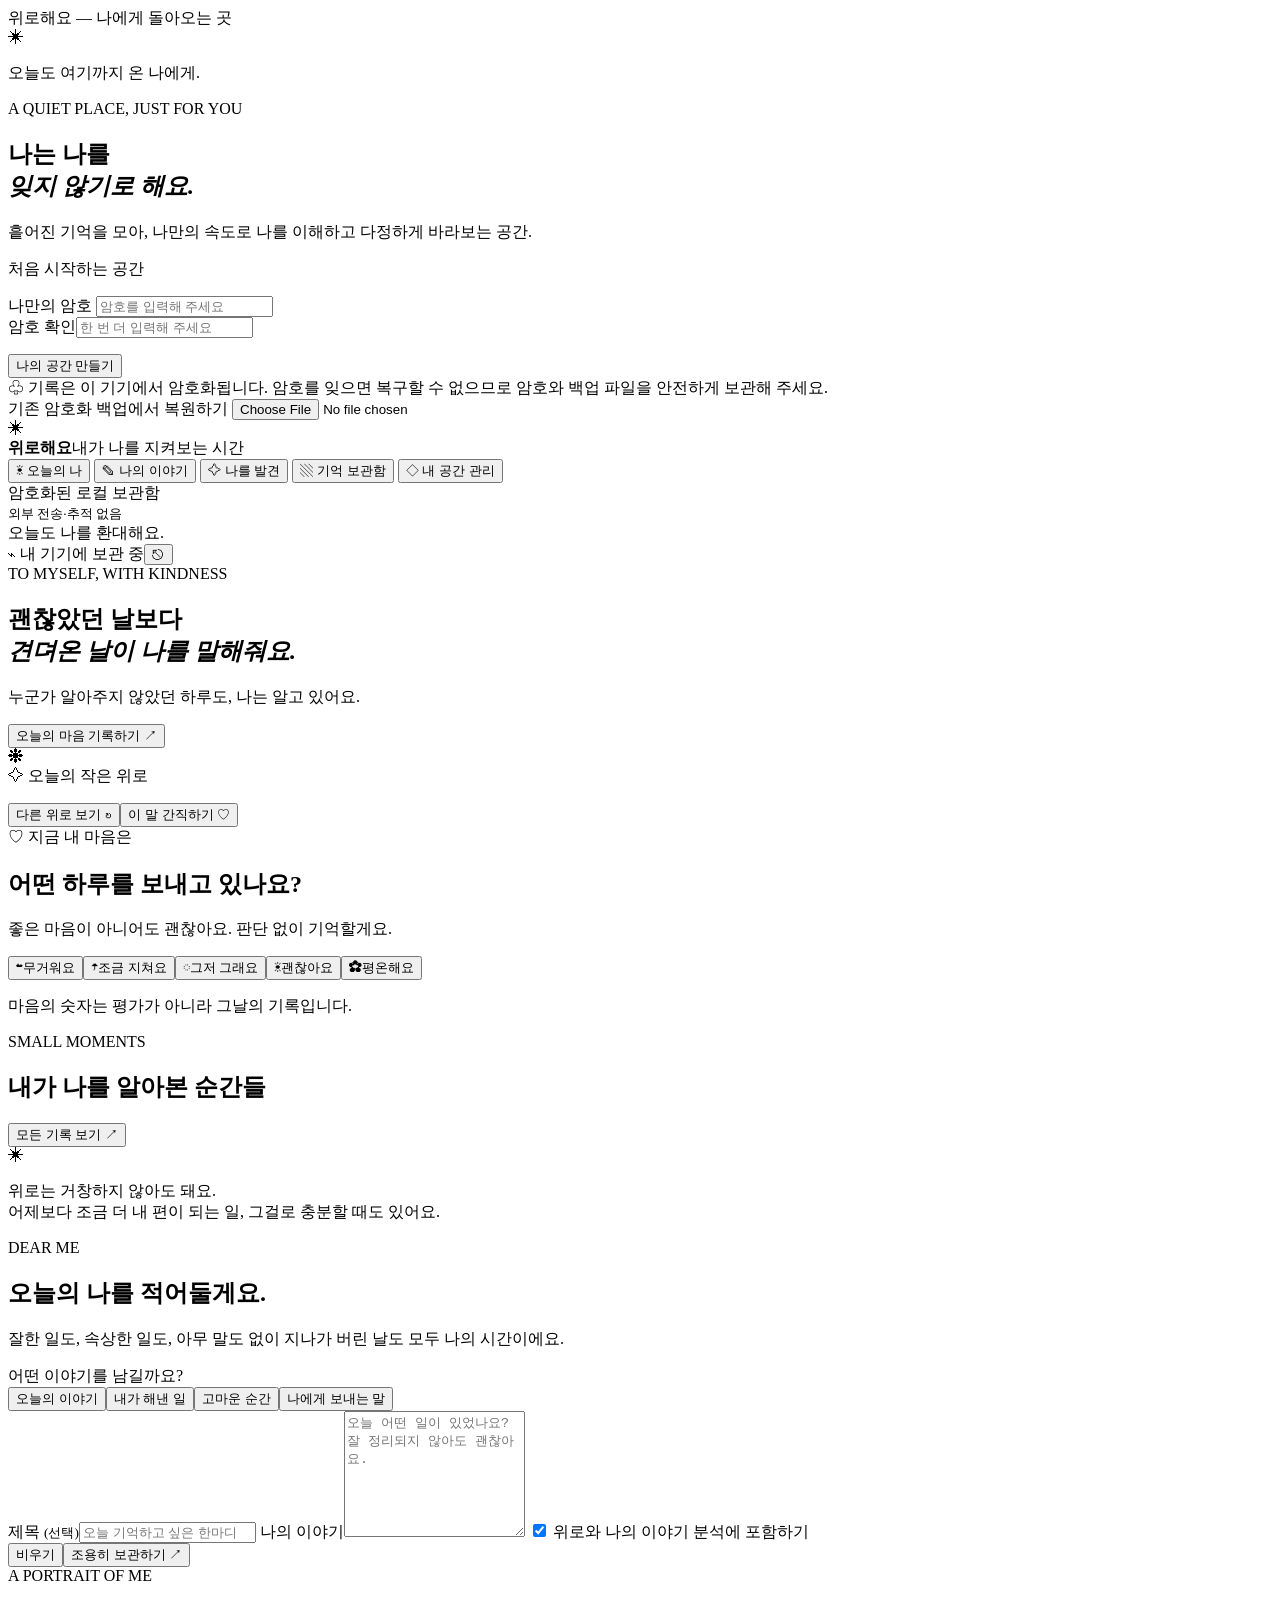
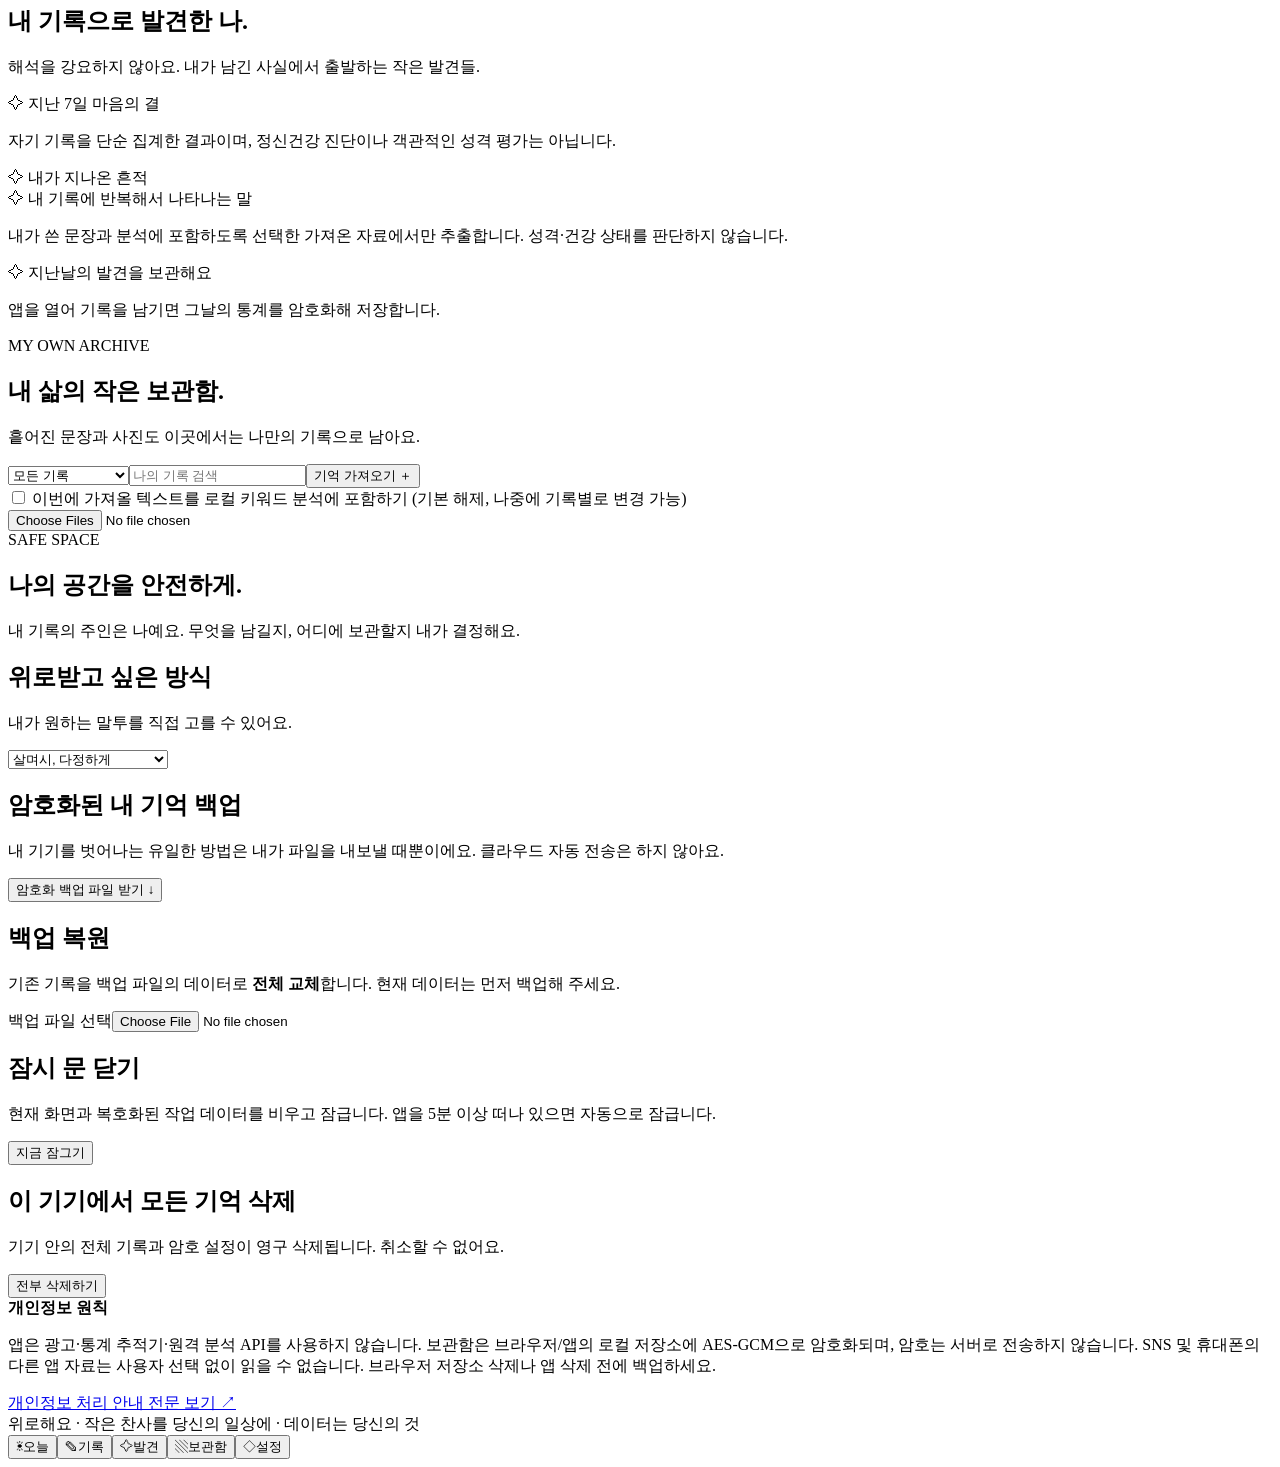
==== index.html @ bdece70c "feat: add index.html" ====
<!doctype html>
<html lang="ko">
<head>
  <meta charset="utf-8" />
  <meta name="viewport" content="width=device-width,initial-scale=1,viewport-fit=cover" />
  <meta name="theme-color" content="#f8f4ed" />
  <meta name="description" content="기억을 보관하고, 견뎌온 하루를 발견해 조용히 위로하는 나만의 암호화된 공간." />
  <meta http-equiv="Content-Security-Policy" content="default-src 'self'; script-src 'self'; style-src 'self'; img-src 'self' data: blob:; connect-src 'self'; object-src 'none'; frame-src 'none'; base-uri 'self'; form-action 'none'" />
  <link rel="manifest" href="./manifest.webmanifest" />
  <link rel="icon" href="./icon.svg" type="image/svg+xml" />
  <link rel="stylesheet" href="./styles.css" />
  <title>위로해요 — 나의 삶을 조용히 안아주는 공간</title>
</head>
<body>
  <div id="splash" class="splash">위로해요 <span>— 나에게 돌아오는 곳</span></div>
  <section id="gate" class="gate hidden" aria-label="나만의 보관함 열기">
    <div class="gate-art"><div class="halo"><span>✳</span></div><p>오늘도 여기까지 온 나에게.</p></div>
    <div class="gate-panel">
      <span class="eyebrow">A QUIET PLACE, JUST FOR YOU</span>
      <h1>나는 나를<br /><em>잊지 않기로 해요.</em></h1>
      <p class="muted">흩어진 기억을 모아, 나만의 속도로 나를 이해하고 다정하게 바라보는 공간.</p>
      <p id="gate-mode" class="tiny-pill">처음 시작하는 공간</p>
      <form id="gate-form">
        <label for="passphrase">나만의 암호</label>
        <input id="passphrase" type="password" autocomplete="new-password" placeholder="암호를 입력해 주세요" minlength="10" required />
        <div id="confirm-row"><label for="passphrase-confirm">암호 확인</label><input id="passphrase-confirm" type="password" autocomplete="new-password" placeholder="한 번 더 입력해 주세요" minlength="10" /></div>
        <p id="gate-error" class="error" role="alert"></p>
        <button id="gate-submit" class="primary big" type="submit">나의 공간 열기</button>
      </form>
      <div class="gate-note"><span>♧</span> 기록은 이 기기에서 암호화됩니다. 암호를 잊으면 복구할 수 없으므로 암호와 백업 파일을 안전하게 보관해 주세요.</div>
      <label class="linklike" for="gate-backup-input">기존 암호화 백업에서 복원하기</label>
      <input id="gate-backup-input" class="visually-hidden" type="file" accept=".json,application/json" />
    </div>
  </section>

  <div id="app" class="app hidden">
    <aside class="sidebar">
      <div class="brand"><div class="brand-mark">✳</div><div><strong>위로해요</strong><span>내가 나를 지켜보는 시간</span></div></div>
      <nav aria-label="메뉴" class="nav">
        <button class="nav-item active" data-view="home" type="button"><span>☀</span> 오늘의 나</button>
        <button class="nav-item" data-view="write" type="button"><span>✎</span> 나의 이야기</button>
        <button class="nav-item" data-view="insight" type="button"><span>✧</span> 나를 발견</button>
        <button class="nav-item" data-view="memories" type="button"><span>▧</span> 기억 보관함</button>
        <button class="nav-item" data-view="settings" type="button"><span>◇</span> 내 공간 관리</button>
      </nav>
      <div class="aside-foot"><div class="safety-dot"></div><span>암호화된 로컬 보관함<br /><small>외부 전송·추적 없음</small></span></div>
    </aside>
    <div class="main-shell">
      <header class="topbar"><div><span class="eyebrow" id="today-date"></span><span class="topbar-title">오늘도 나를 환대해요.</span></div><div class="top-actions"><span class="status-chip">⌁ 내 기기에 보관 중</span><button class="icon-btn" id="lock-btn" type="button" title="잠그기" aria-label="잠그기">⎋</button></div></header>
      <main id="main-content">
        <section class="view" id="view-home">
          <div class="hero">
            <div class="hero-sun"></div>
            <div class="hero-copy"><span class="eyebrow light">TO MYSELF, WITH KINDNESS</span><h1>괜찮았던 날보다<br /><em>견뎌온 날이 나를 말해줘요.</em></h1><p>누군가 알아주지 않았던 하루도, 나는 알고 있어요.</p><button id="hero-record" class="hero-button" type="button">오늘의 마음 기록하기 <span>↗</span></button></div>
            <div class="hero-decor" aria-hidden="true">❋</div>
          </div>
          <div class="home-grid">
            <article class="paper-card comfort-card"><div class="section-kicker">✧ 오늘의 작은 위로</div><blockquote id="comfort-quote">당신은 당신의 편이어도 괜찮아요.</blockquote><p id="comfort-evidence" class="muted">조금씩 나의 이야기를 모아갈게요.</p><div class="button-row"><button class="soft-btn" id="new-comfort" type="button">다른 위로 보기 ↻</button><button class="soft-btn" id="save-comfort" type="button">이 말 간직하기 ♡</button></div></article>
            <article class="paper-card mood-card"><div class="section-kicker">♡ 지금 내 마음은</div><h2>어떤 하루를 보내고 있나요?</h2><p class="muted">좋은 마음이 아니어도 괜찮아요. 판단 없이 기억할게요.</p><div id="mood-choices" class="mood-choices" role="group" aria-label="오늘의 마음 온도"><button type="button" data-mood="1"><span>☁</span>무거워요</button><button type="button" data-mood="2"><span>☂</span>조금 지쳐요</button><button type="button" data-mood="3"><span>◌</span>그저 그래요</button><button type="button" data-mood="4"><span>☀</span>괜찮아요</button><button type="button" data-mood="5"><span>✿</span>평온해요</button></div><p class="micro">마음의 숫자는 평가가 아니라 그날의 기록입니다.</p></article>
          </div>
          <div class="section-head"><div><span class="eyebrow">SMALL MOMENTS</span><h2>내가 나를 알아본 순간들</h2></div><button class="text-btn" type="button" data-go="memories">모든 기록 보기 ↗</button></div>
          <div id="home-recent" class="recent-list"></div>
          <div class="quiet-note"><span>✳</span><p>위로는 거창하지 않아도 돼요.<br />어제보다 조금 더 내 편이 되는 일, 그걸로 충분할 때도 있어요.</p></div>
        </section>

        <section class="view hidden" id="view-write">
          <div class="page-heading"><span class="eyebrow">DEAR ME</span><h1>오늘의 나를 적어둘게요.</h1><p>잘한 일도, 속상한 일도, 아무 말도 없이 지나가 버린 날도 모두 나의 시간이에요.</p></div>
          <div class="paper-card form-card">
            <form id="record-form">
              <label for="record-type">어떤 이야기를 남길까요?</label>
              <div id="record-types" class="type-tabs"><button type="button" data-type="moment" class="active">오늘의 이야기</button><button type="button" data-type="achievement">내가 해낸 일</button><button type="button" data-type="gratitude">고마운 순간</button><button type="button" data-type="letter">나에게 보내는 말</button></div>
              <label for="record-title">제목 <small>(선택)</small></label><input id="record-title" type="text" maxlength="100" placeholder="오늘 기억하고 싶은 한마디" />
              <label for="record-body">나의 이야기</label><textarea id="record-body" required maxlength="20000" rows="8" placeholder="오늘 어떤 일이 있었나요? 잘 정리되지 않아도 괜찮아요."></textarea>
              <label class="checkbox-line"><input id="record-include" type="checkbox" checked /> 위로와 나의 이야기 분석에 포함하기</label>
              <div class="form-actions"><button type="reset" class="soft-btn" id="form-reset">비우기</button><button class="primary" type="submit">조용히 보관하기 ↗</button></div>
            </form>
          </div>
        </section>

        <section class="view hidden" id="view-insight">
          <div class="page-heading"><span class="eyebrow">A PORTRAIT OF ME</span><h1>내 기록으로 발견한 나.</h1><p>해석을 강요하지 않아요. 내가 남긴 사실에서 출발하는 작은 발견들.</p></div>
          <div id="stat-cards" class="stat-grid"></div>
          <div class="paper-card insight-panel"><div class="section-kicker">✧ 지난 7일 마음의 결</div><div id="mood-chart" class="mood-chart"></div><p class="micro">자기 기록을 단순 집계한 결과이며, 정신건강 진단이나 객관적인 성격 평가는 아닙니다.</p></div>
          <div class="paper-card insight-panel"><div class="section-kicker">✧ 내가 지나온 흔적</div><div id="evidence-list" class="evidence-list"></div></div>
          <div class="paper-card insight-panel"><div class="section-kicker">✧ 내 기록에 반복해서 나타나는 말</div><p class="micro">내가 쓴 문장과 분석에 포함하도록 선택한 가져온 자료에서만 추출합니다. 성격·건강 상태를 판단하지 않습니다.</p><div id="theme-list" class="theme-list"></div></div>
          <div class="paper-card insight-panel"><div class="section-kicker">✧ 지난날의 발견을 보관해요</div><div id="insight-history"></div><p class="micro">앱을 열어 기록을 남기면 그날의 통계를 암호화해 저장합니다.</p></div>
        </section>

        <section class="view hidden" id="view-memories">
          <div class="page-heading"><span class="eyebrow">MY OWN ARCHIVE</span><h1>내 삶의 작은 보관함.</h1><p>흩어진 문장과 사진도 이곳에서는 나만의 기록으로 남아요.</p></div>
          <div class="toolbar"><select id="memory-filter" aria-label="기록 종류"><option value="all">모든 기록</option><option value="moment">오늘의 이야기</option><option value="achievement">내가 해낸 일</option><option value="gratitude">고마운 순간</option><option value="letter">나에게 보내는 말</option><option value="import">가져온 기억</option><option value="comfort">간직한 위로</option></select><input type="search" id="memory-search" placeholder="나의 기록 검색" aria-label="나의 기록 검색"/><button id="import-open" class="primary" type="button">기억 가져오기 ＋</button></div>
          <label class="checkbox-line import-consent"><input id="import-analyze" type="checkbox" /> 이번에 가져올 텍스트를 로컬 키워드 분석에 포함하기 (기본 해제, 나중에 기록별로 변경 가능)</label>
          <div id="memory-items" class="memory-items"></div>
          <input id="import-file" class="visually-hidden" type="file" accept=".txt,.md,.json,.csv,.jpg,.jpeg,.png,.webp,text/plain,application/json,text/csv,image/*" multiple />
        </section>

        <section class="view hidden" id="view-settings">
          <div class="page-heading"><span class="eyebrow">SAFE SPACE</span><h1>나의 공간을 안전하게.</h1><p>내 기록의 주인은 나예요. 무엇을 남길지, 어디에 보관할지 내가 결정해요.</p></div>
          <div class="settings-stack">
            <article class="paper-card setting-row"><div><h2>위로받고 싶은 방식</h2><p>내가 원하는 말투를 직접 고를 수 있어요.</p></div><select id="tone-select" aria-label="위로 방식"><option value="gentle">살며시, 다정하게</option><option value="recognition">내 노력을 인정해 줘요</option><option value="admire">나를 추앙하듯 찬사해요</option></select></article>
            <article class="paper-card setting-row"><div><h2>암호화된 내 기억 백업</h2><p>내 기기를 벗어나는 유일한 방법은 내가 파일을 내보낼 때뿐이에요. 클라우드 자동 전송은 하지 않아요.</p></div><button id="export-backup" class="primary" type="button">암호화 백업 파일 받기 ↓</button></article>
            <article class="paper-card setting-row"><div><h2>백업 복원</h2><p>기존 기록을 백업 파일의 데이터로 <strong>전체 교체</strong>합니다. 현재 데이터는 먼저 백업해 주세요.</p></div><label class="outline-btn" for="settings-backup-input">백업 파일 선택</label><input id="settings-backup-input" class="visually-hidden" type="file" accept=".json,application/json" /></article>
            <article class="paper-card setting-row"><div><h2>잠시 문 닫기</h2><p>현재 화면과 복호화된 작업 데이터를 비우고 잠급니다. 앱을 5분 이상 떠나 있으면 자동으로 잠급니다.</p></div><button id="settings-lock" class="outline-btn" type="button">지금 잠그기</button></article>
            <article class="paper-card setting-row danger-row"><div><h2>이 기기에서 모든 기억 삭제</h2><p>기기 안의 전체 기록과 암호 설정이 영구 삭제됩니다. 취소할 수 없어요.</p></div><button id="delete-everything" class="danger-btn" type="button">전부 삭제하기</button></article>
            <div class="privacy-note"><strong>개인정보 원칙</strong><p>앱은 광고·통계 추적기·원격 분석 API를 사용하지 않습니다. 보관함은 브라우저/앱의 로컬 저장소에 AES-GCM으로 암호화되며, 암호는 서버로 전송하지 않습니다. SNS 및 휴대폰의 다른 앱 자료는 사용자 선택 없이 읽을 수 없습니다. 브라우저 저장소 삭제나 앱 삭제 전에 백업하세요.</p><a class="privacy-link" href="./privacy.html">개인정보 처리 안내 전문 보기 ↗</a></div>
          </div>
        </section>
      </main>
      <footer>위로해요 · 작은 찬사를 당신의 일상에 · 데이터는 당신의 것</footer>
    </div>
    <nav class="bottom-nav" aria-label="모바일 메뉴"><button type="button" data-view="home" class="active"><span>☀</span>오늘</button><button type="button" data-view="write"><span>✎</span>기록</button><button type="button" data-view="insight"><span>✧</span>발견</button><button type="button" data-view="memories"><span>▧</span>보관함</button><button type="button" data-view="settings"><span>◇</span>설정</button></nav>
  </div>
  <div id="toast" class="toast" role="status" aria-live="polite"></div>
  <dialog id="dialog"><h2 id="dialog-title"></h2><p id="dialog-message"></p><div class="dialog-actions"><button id="dialog-cancel" type="button" class="soft-btn">취소</button><button id="dialog-ok" type="button" class="primary">확인</button></div></dialog>
  <dialog id="restore-dialog"><h2>백업 암호 확인</h2><p>이 백업을 생성했을 때 사용한 암호를 입력해 주세요. 암호가 일치하는 경우에만 복원을 진행합니다.</p><input type="password" id="restore-pass" autocomplete="off" placeholder="백업 암호" style="width:100%;padding:12px;border:1px solid #dde7dd;border-radius:10px" /><div class="dialog-actions"><button id="restore-cancel" class="soft-btn" type="button">취소</button><button id="restore-submit" class="primary" type="button">확인</button></div></dialog>
  <script src="./app.js" defer></script>
</body>
</html>
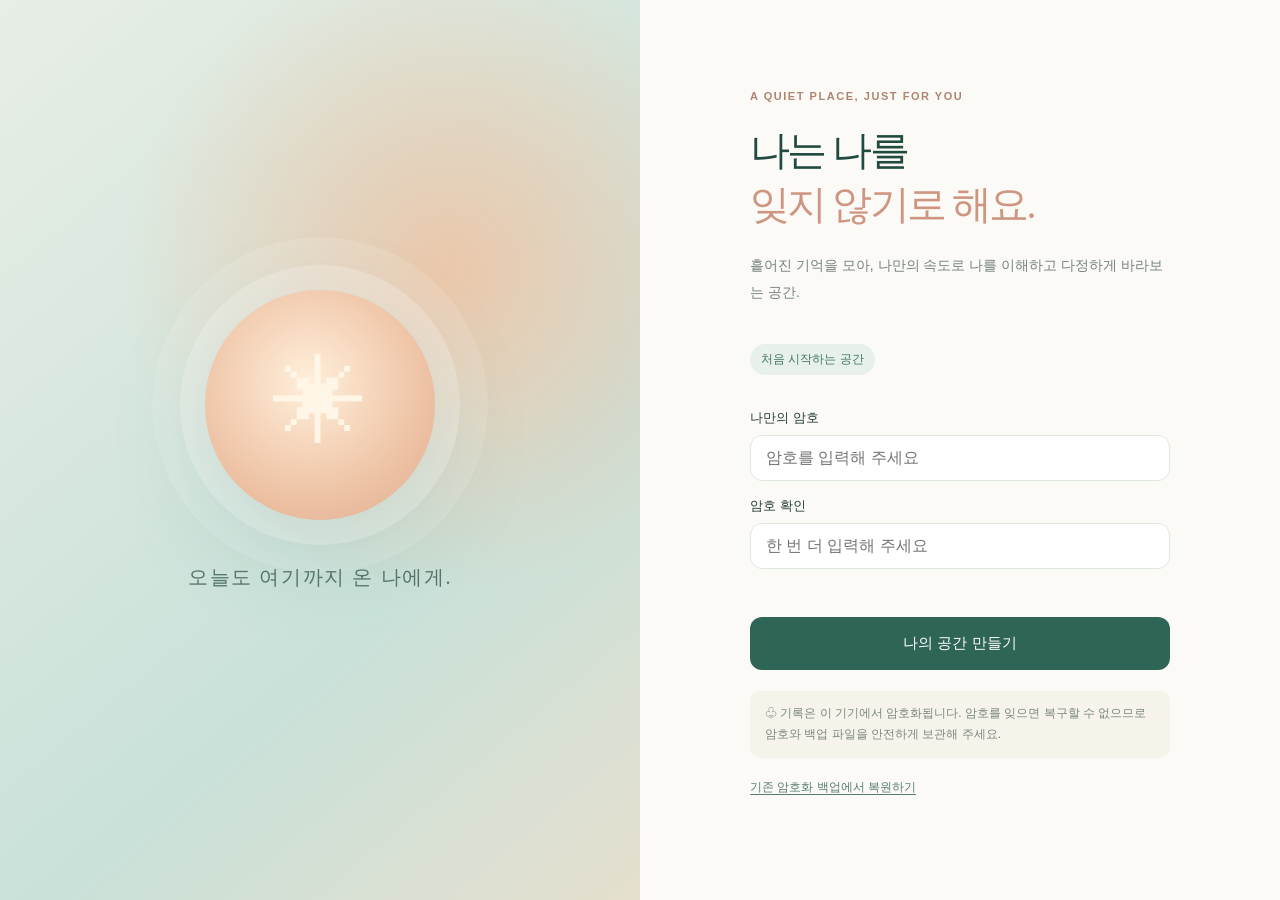
==== commit 6d3551fe: "feat: connect optional shared account and encrypted Firestore backups" ====
--- a/index.html
+++ b/index.html
@@ -43,7 +43,7 @@
         <button class="nav-item" data-view="memories" type="button"><span>▧</span> 기억 보관함</button>
         <button class="nav-item" data-view="settings" type="button"><span>◇</span> 내 공간 관리</button>
       </nav>
-      <div class="aside-foot"><div class="safety-dot"></div><span>암호화된 로컬 보관함<br /><small>외부 전송·추적 없음</small></span></div>
+      <div class="aside-foot"><div class="safety-dot"></div><span>암호화된 로컬 보관함<br /><small>로컬 우선 · 선택적 암호화 백업</small></span></div>
     </aside>
     <div class="main-shell">
       <header class="topbar"><div><span class="eyebrow" id="today-date"></span><span class="topbar-title">오늘도 나를 환대해요.</span></div><div class="top-actions"><span class="status-chip">⌁ 내 기기에 보관 중</span><button class="icon-btn" id="lock-btn" type="button" title="잠그기" aria-label="잠그기">⎋</button></div></header>
@@ -96,9 +96,9 @@
 
         <section class="view hidden" id="view-settings">
           <div class="page-heading"><span class="eyebrow">SAFE SPACE</span><h1>나의 공간을 안전하게.</h1><p>내 기록의 주인은 나예요. 무엇을 남길지, 어디에 보관할지 내가 결정해요.</p></div>
-          <div class="settings-stack">
+          <div class="settings-stack"><article class="paper-card"><h2>공통 계정 · 나의 클라우드 보관소</h2><p>계정은 다른 한눈·해요 서비스와 함께 쓰고, 위로해요 기록은 별도 보관소에 암호화해 저장합니다. 암호와 복호화 키는 기기를 떠나지 않습니다.</p><p id="cloud-account">클라우드 연결 안 됨 · 기기 내 기능은 그대로 사용할 수 있어요.</p><div class="dialog-actions"><button id="cloud-connect" class="primary" type="button">공통 계정 연결</button><button id="cloud-backup-now" class="outline-btn" type="button">지금 백업</button><button id="cloud-list" class="outline-btn" type="button">백업 목록</button><button id="cloud-disconnect" class="outline-btn" type="button">로그아웃</button></div><label><input id="cloud-auto" type="checkbox"> 이 창에서 기록이 바뀌면 암호화 자동 백업</label><p class="micro">자동 백업은 이번 연결 동안만 켜집니다. 앱 종료 후 백그라운드 백업은 아직 지원하지 않습니다. SNS 로그인은 게시글 수집 동의와 별개입니다.</p><p id="cloud-status" role="status" aria-live="polite"></p><div id="cloud-backups"></div><a href="https://softm.github.io/account/" target="_blank" rel="noopener" class="privacy-link">공통 계정과 사이트별 보관소 보기 ↗</a></article>
             <article class="paper-card setting-row"><div><h2>위로받고 싶은 방식</h2><p>내가 원하는 말투를 직접 고를 수 있어요.</p></div><select id="tone-select" aria-label="위로 방식"><option value="gentle">살며시, 다정하게</option><option value="recognition">내 노력을 인정해 줘요</option><option value="admire">나를 추앙하듯 찬사해요</option></select></article>
-            <article class="paper-card setting-row"><div><h2>암호화된 내 기억 백업</h2><p>내 기기를 벗어나는 유일한 방법은 내가 파일을 내보낼 때뿐이에요. 클라우드 자동 전송은 하지 않아요.</p></div><button id="export-backup" class="primary" type="button">암호화 백업 파일 받기 ↓</button></article>
+            <article class="paper-card setting-row"><div><h2>암호화된 내 기억 백업</h2><p>파일로 직접 보관하거나, 아래 공통 계정에서 암호화 클라우드 백업을 선택할 수 있어요.</p></div><button id="export-backup" class="primary" type="button">암호화 백업 파일 받기 ↓</button></article>
             <article class="paper-card setting-row"><div><h2>백업 복원</h2><p>기존 기록을 백업 파일의 데이터로 <strong>전체 교체</strong>합니다. 현재 데이터는 먼저 백업해 주세요.</p></div><label class="outline-btn" for="settings-backup-input">백업 파일 선택</label><input id="settings-backup-input" class="visually-hidden" type="file" accept=".json,application/json" /></article>
             <article class="paper-card setting-row"><div><h2>잠시 문 닫기</h2><p>현재 화면과 복호화된 작업 데이터를 비우고 잠급니다. 앱을 5분 이상 떠나 있으면 자동으로 잠급니다.</p></div><button id="settings-lock" class="outline-btn" type="button">지금 잠그기</button></article>
             <article class="paper-card setting-row danger-row"><div><h2>이 기기에서 모든 기억 삭제</h2><p>기기 안의 전체 기록과 암호 설정이 영구 삭제됩니다. 취소할 수 없어요.</p></div><button id="delete-everything" class="danger-btn" type="button">전부 삭제하기</button></article>
@@ -114,5 +114,6 @@
   <dialog id="dialog"><h2 id="dialog-title"></h2><p id="dialog-message"></p><div class="dialog-actions"><button id="dialog-cancel" type="button" class="soft-btn">취소</button><button id="dialog-ok" type="button" class="primary">확인</button></div></dialog>
   <dialog id="restore-dialog"><h2>백업 암호 확인</h2><p>이 백업을 생성했을 때 사용한 암호를 입력해 주세요. 암호가 일치하는 경우에만 복원을 진행합니다.</p><input type="password" id="restore-pass" autocomplete="off" placeholder="백업 암호" style="width:100%;padding:12px;border:1px solid #dde7dd;border-radius:10px" /><div class="dialog-actions"><button id="restore-cancel" class="soft-btn" type="button">취소</button><button id="restore-submit" class="primary" type="button">확인</button></div></dialog>
   <script src="./app.js" defer></script>
+  <script type="module" src="./cloud-adapter.mjs"></script>
 </body>
 </html>
--- a/styles.css
+++ b/styles.css
@@ -0,0 +1,19 @@
+:root{font-family:-apple-system,BlinkMacSystemFont,"Apple SD Gothic Neo","Malgun Gothic","Noto Sans KR",sans-serif;color:#243e3a;background:#f8f7f2;font-synthesis:none}*{box-sizing:border-box}html{scroll-behavior:smooth}body{margin:0;min-width:320px}button,input,textarea,select{font:inherit}button{cursor:pointer}button:disabled{opacity:.55;cursor:wait}input,textarea,select{color:#1e3933}a{color:inherit}.hidden,.visually-hidden{display:none!important}.splash{position:fixed;inset:0;display:grid;place-content:center;gap:7px;text-align:center;color:#3d756a;font-family:Georgia,serif;font-size:42px;background:#f8f4ed}.splash span{font-family:inherit;font-size:15px;color:#8a9189}.eyebrow{letter-spacing:.14em;font-size:11px;font-weight:750;color:#ae8470}.eyebrow.light{color:#e8c9a8}.muted{color:#75837d;line-height:1.9;font-size:14px}.micro{font-size:11px;color:#97a39d;line-height:1.7}.primary,.hero-button{border:0;border-radius:12px;background:#2e6557;color:#fff;font-weight:700;padding:13px 18px}.primary:hover,.hero-button:hover{background:#205348}.primary.big{display:block;width:100%;padding:17px;font-size:15px}.soft-btn,.outline-btn{background:#f4f7f2;border:1px solid #e4eae2;padding:11px 14px;border-radius:10px;color:#446e60;font-size:13px;font-weight:700}.soft-btn:hover,.outline-btn:hover{background:#ebf2eb}.danger-btn{background:#fff2ef;border:1px solid #f0c6c0;padding:11px 14px;border-radius:10px;color:#a1443b;font-weight:700}.icon-btn{width:39px;height:39px;border:1px solid #e9e8e1;border-radius:50%;background:#fff;color:#53746d;font-size:20px}.gate{display:grid;grid-template-columns:1fr 1fr;min-height:100vh;background:#fcfaf6}.gate-art{display:flex;flex-direction:column;align-items:center;justify-content:center;background:radial-gradient(circle at 70% 30%,#eac8ac 1%,transparent 42%),linear-gradient(140deg,#e8eee5,#c9e1d9 65%,#e5dfce);gap:24px;padding:40px}.gate-art p{font-family:Georgia,serif;letter-spacing:.08em;font-size:20px;color:#53746c}.halo{width:230px;height:230px;border-radius:50%;background:radial-gradient(circle at 45% 40%,#ffefda,#edc0a2 65%,#dcae95);box-shadow:0 0 0 25px #ffffff34,0 0 0 53px #ffffff1d,0 30px 90px #50897748;display:grid;place-items:center}.halo span{font-size:95px;color:#fff6e7}.gate-panel{width:min(420px,calc(100% - 46px));align-self:center;justify-self:center;padding:60px 0}.gate-panel h1{font-family:Georgia,'Apple SD Gothic Neo',serif;color:#214a40;font-weight:500;font-size:40px;line-height:1.35;letter-spacing:-.065em;margin:20px 0}.gate-panel h1 em{color:#ce9680;font-style:normal}.tiny-pill{display:inline-flex;padding:7px 11px;border-radius:20px;background:#e7f1ea;color:#427666;font-size:12px;margin:24px 0 18px}.gate-panel label,.form-card label{display:block;font-size:13px;font-weight:750;margin:16px 0 8px}.gate-panel input,.form-card input,.form-card textarea,.toolbar input,.toolbar select,.setting-row select{width:100%;border:1px solid #dfe8df;background:#fff;border-radius:12px;padding:13px 15px;outline:none}.gate-panel input:focus,.form-card input:focus,.form-card textarea:focus,.toolbar input:focus{border-color:#6a9684;box-shadow:0 0 0 3px #a8cabb38}.gate-panel .big{margin-top:18px}.error{font-size:12px;min-height:18px;color:#b74c47}.gate-note{font-size:12px;color:#7b8880;line-height:1.8;background:#f6f3ea;padding:12px 15px;border-radius:11px;margin:21px 0}.linklike{display:block!important;font-size:12px!important;text-decoration:underline;text-underline-offset:3px;color:#567e70;cursor:pointer;margin:18px 0!important}.app{min-height:100vh;display:flex}.sidebar{width:247px;flex-shrink:0;background:#fffefa;border-right:1px solid #eaeae3;display:flex;flex-direction:column;min-height:100vh;position:fixed;top:0;bottom:0;left:0;z-index:3}.brand{display:flex;align-items:center;gap:12px;padding:32px 24px 27px}.brand-mark{display:grid;place-items:center;width:41px;height:41px;border-radius:14px;background:#3d806e;color:#ffecdb;font-size:24px}.brand strong{display:block;color:#255647;letter-spacing:-.05em;font-size:20px}.brand span{font-size:10px;color:#8a998f;letter-spacing:-.04em}.nav{display:grid;gap:9px;padding:8px 15px}.nav-item{border:0;border-radius:11px;background:transparent;padding:14px 17px;text-align:left;color:#83928b;font-size:13px;font-weight:700}.nav-item span{display:inline-grid;width:27px;font-size:19px;vertical-align:-2px;font-weight:400}.nav-item:hover,.nav-item.active{background:#e9f4ed;color:#2f705d}.aside-foot{display:flex;align-items:center;gap:11px;margin:auto 21px 31px;background:#f3f7f0;padding:14px 13px;border-radius:10px;color:#698275;font-size:11px;line-height:1.7}.aside-foot small{color:#9aaa9d}.safety-dot{width:9px;height:9px;background:#83b698;border-radius:100%;box-shadow:0 0 0 5px #cce6d3}.main-shell{margin-left:247px;width:calc(100% - 247px);min-height:100vh;display:flex;flex-direction:column}.topbar{height:91px;padding:20px clamp(24px,5vw,75px);display:flex;justify-content:space-between;align-items:center;border-bottom:1px solid #eaece5;background:#fffdfa}.topbar-title{display:block;font-size:14px;font-weight:600;margin-top:4px;color:#73887b}.top-actions{display:flex;gap:16px;align-items:center}.status-chip{font-size:11px;font-weight:700;color:#5c9980;border:1px solid #e3efe7;border-radius:20px;padding:8px 12px;background:#f5faf5}main{width:min(1120px,100%);padding:36px clamp(20px,5vw,75px) 70px;margin:0 auto}.hero{background:#25614f;border-radius:22px;position:relative;overflow:hidden;min-height:306px;padding:44px 48px;color:#fffbf5;display:flex;align-items:center;isolation:isolate}.hero:before{content:'';position:absolute;width:700px;height:700px;right:-390px;top:-365px;border-radius:50%;background:#ffffff10;z-index:-1}.hero-sun{position:absolute;width:270px;height:270px;border-radius:50%;background:radial-gradient(circle at 40% 40%,#f4d2a4,#d3a887);top:-70px;right:75px;box-shadow:0 0 0 33px #f7e0bd1e,0 0 0 68px #f7e0bd0c;z-index:-1}.hero-copy h1{font-family:Georgia,'Apple SD Gothic Neo',serif;font-weight:500;font-size:clamp(25px,3vw,37px);line-height:1.45;letter-spacing:-.05em;margin:15px 0}.hero-copy h1 em{font-style:normal;color:#f5d2a7}.hero-copy p{font-size:13px;color:#e1eee3;margin-bottom:25px}.hero-button{background:#f8f1e4;color:#2a6653;font-size:12px;padding:13px 16px}.hero-button:hover{background:#fff;color:#2a6653}.hero-button span{margin-left:15px}.hero-decor{position:absolute;right:100px;bottom:25px;font-size:68px;color:#ffffff24}.home-grid{display:grid;grid-template-columns:1.08fr .92fr;gap:20px;margin:24px 0 42px}.paper-card{background:#fffefa;border:1px solid #eceee7;border-radius:17px;padding:27px 29px;box-shadow:0 7px 25px #2f56460a}.section-kicker{font-size:12px;font-weight:800;color:#5f9986;letter-spacing:-.01em}.comfort-card{background:#fdf7ef;border-color:#f3e9dc;min-height:245px;display:flex;flex-direction:column}.comfort-card blockquote{font-family:Georgia,'Apple SD Gothic Neo',serif;font-size:21px;font-weight:600;line-height:1.7;color:#525a46;letter-spacing:-.04em;margin:26px 0 13px}.comfort-card .muted{margin:0 0 12px;font-size:12px}.button-row{margin-top:auto;display:flex;gap:9px;flex-wrap:wrap}.button-row .soft-btn{background:#fffdfa;border-color:#efe7dd;color:#856c54}.mood-card h2{font-size:17px;color:#36554c;margin:21px 0 6px}.mood-card .muted{margin:0 0 20px;font-size:12px}.mood-choices{display:grid;grid-template-columns:repeat(5,1fr);gap:7px}.mood-choices button{padding:9px 1px;border:1px solid #e7ede5;background:#f8faf6;border-radius:10px;font-size:10px;color:#718079;min-width:0}.mood-choices span{display:block;font-size:26px;color:#80a88d;margin-bottom:6px}.mood-choices button:hover,.mood-choices button.selected{background:#e6f2e7;border:1px solid #69a087;color:#245b4c}.mood-card .micro{margin-bottom:0}.section-head{display:flex;justify-content:space-between;align-items:flex-end;margin-bottom:16px}.section-head h2{font-size:20px;color:#31564c;letter-spacing:-.05em;margin:8px 0 0}.text-btn{border:0;background:none;color:#548b77;font-weight:700;font-size:12px}.recent-list,.memory-items{display:grid;gap:12px}.entry{display:flex;align-items:flex-start;gap:15px;border:1px solid #e8ece5;border-radius:14px;background:#fffefa;padding:19px 23px}.entry-symbol{width:40px;height:40px;display:grid;place-items:center;flex:0 0 40px;border-radius:50%;background:#f3e8d8;color:#967254;font-size:19px}.entry-details{flex:1;min-width:0}.entry h3{font-size:14px;margin:0 0 7px;color:#436153}.entry .entry-excerpt{font-size:12px;line-height:1.7;color:#849187;white-space:pre-wrap;overflow-wrap:anywhere;margin:0;max-height:140px;overflow:auto}.entry-date{display:block;font-size:10px;color:#acb2aa;margin-top:9px}.entry img{display:block;max-width:170px;max-height:150px;border-radius:10px;margin-top:12px;object-fit:cover}.entry-actions{display:flex;gap:7px}.entry-actions button{border:0;background:transparent;color:#b67e73;padding:5px}.quiet-note{display:flex;align-items:center;gap:22px;margin:39px 12px 0;padding:8px 0;color:#809488}.quiet-note span{font-size:42px;color:#d1b29d}.quiet-note p{font-family:Georgia,'Apple SD Gothic Neo',serif;line-height:2;font-size:13px}footer{margin:auto auto 0;padding:20px 10px 40px;color:#b8c2b9;font-size:10px;text-align:center}.page-heading{padding:12px 0 26px}.page-heading h1{margin:12px 0;color:#2f5f50;font-size:29px;letter-spacing:-.065em;font-weight:600}.page-heading p{color:#8a978e;font-size:13px;line-height:1.7}.form-card{max-width:800px}.form-card textarea{resize:vertical;line-height:1.9;min-height:200px}.type-tabs{display:flex;gap:8px;flex-wrap:wrap}.type-tabs button{background:#f7faf7;border:1px solid #e1ece3;border-radius:10px;padding:10px;color:#7c8c81;font-size:12px}.type-tabs button.active{background:#e4f0e9;color:#2d715a;border-color:#7db09a}.form-card small{color:#9cac9f;font-size:11px}.form-card label.checkbox-line{display:flex;align-items:center;gap:8px;color:#617d6f;font-weight:500}.form-card .checkbox-line input{width:auto;accent-color:#2e6557}.form-actions{display:flex;justify-content:flex-end;gap:10px;margin-top:24px}.stat-grid{display:grid;grid-template-columns:repeat(3,1fr);gap:15px;margin-bottom:20px}.stat-card{background:#fffefa;border:1px solid #eceee7;border-radius:17px;padding:26px}.stat-card span{display:block;color:#93a298;font-size:12px;margin-bottom:14px}.stat-card strong{font-family:Georgia,serif;font-size:35px;font-weight:500;color:#3c7865}.stat-card small{color:#9caa9e;margin-left:5px}.insight-panel{margin-bottom:17px}.mood-chart{display:flex;align-items:flex-end;justify-content:space-around;gap:15px;height:175px;margin:22px 0 10px;border-bottom:1px solid #dee7dc}.chart-day{text-align:center;flex:1;max-width:80px;color:#a5afa4;font-size:11px}.chart-bar{margin:auto auto 8px;width:26px;min-height:3px;border-radius:8px 8px 0 0;background:#a3c6b0;transition:height .2s}.chart-day.highlight .chart-bar{background:#528c73}.evidence-list{display:grid;gap:10px;margin-top:22px}.evidence{background:#f6f7f0;border-left:3px solid #b6cbb7;padding:13px 16px;color:#587265;font-size:13px;line-height:1.7}.evidence small{display:block;font-size:10px;color:#9da99f;margin-top:6px}.toolbar{display:flex;gap:10px;margin:12px 0 21px;flex-wrap:wrap}.toolbar input{flex:1;min-width:150px}.toolbar select{width:175px}.empty{padding:32px;text-align:center;color:#98a69c;border:1px dashed #d8e2d8;border-radius:15px;font-size:13px;line-height:1.9}.settings-stack{display:grid;gap:16px}.setting-row{display:flex;justify-content:space-between;gap:20px;align-items:center}.setting-row h2{font-size:15px;margin:0 0 8px;color:#3b6956}.setting-row p{margin:0;color:#869889;font-size:12px;max-width:580px;line-height:1.7}.setting-row select{width:226px}.setting-row button,.setting-row .outline-btn{white-space:nowrap;text-align:center}.danger-row{border-color:#f1d7d2}.privacy-note{font-size:12px;line-height:1.9;padding:18px 22px;color:#7f8e82}.privacy-note strong{color:#4e7968}.bottom-nav{display:none}.toast{position:fixed;bottom:27px;left:50%;transform:translate(-50%,15px);opacity:0;transition:.25s;z-index:30;pointer-events:none;max-width:90vw;background:#2c5d50;color:#fff;border-radius:13px;padding:13px 20px;font-size:12px;box-shadow:0 10px 35px #0002;text-align:center}.toast.show{opacity:1;transform:translate(-50%,0)}dialog{border:1px solid #e2e9e1;border-radius:18px;max-width:min(420px,calc(100vw - 30px));padding:26px;color:#3c6154;box-shadow:0 25px 100px #243e3a2a}dialog::backdrop{background:#183f3655}dialog h2{margin-top:0;font-size:18px}dialog p{font-size:13px;color:#708278;line-height:1.8;white-space:pre-wrap}.dialog-actions{display:flex;gap:10px;justify-content:flex-end;padding-top:15px}@media(max-width:1050px){.sidebar{width:212px}.main-shell{margin-left:212px;width:calc(100% - 212px)}main{padding:24px 26px 70px}.hero{padding:35px}.mood-choices{gap:4px}.mood-choices button{font-size:9px}}@media(max-width:850px){.home-grid{grid-template-columns:1fr}.gate-art{display:none}.gate{display:block}.gate-panel{padding:90px 0;margin:auto}.setting-row{flex-direction:column;align-items:stretch}.setting-row select{width:100%}}@media(max-width:680px){.sidebar{display:none}.main-shell{margin:0;width:100%}.topbar{height:70px;padding:13px 20px}.topbar-title{font-size:11px}.topbar .eyebrow{font-size:9px}.status-chip{display:none}main{padding:19px 15px 95px}.hero{min-height:269px;padding:28px 24px;border-radius:17px}.hero-copy h1{font-size:25px;position:relative;z-index:1}.hero-copy p{font-size:11px;position:relative;z-index:1}.hero-sun{right:-100px;top:-85px;opacity:.7}.hero-decor{right:15px;bottom:20px}.home-grid{gap:14px;margin:15px 0 30px}.paper-card{padding:22px 19px}.comfort-card blockquote{font-size:19px}.mood-card h2{font-size:16px}.section-head h2{font-size:18px}.section-head .text-btn{font-size:11px}.section-head{gap:8px}.bottom-nav{position:fixed;bottom:0;left:0;right:0;z-index:5;display:flex;justify-content:space-around;background:#fffffff4;border-top:1px solid #e2eae0;padding:7px 4px calc(7px + env(safe-area-inset-bottom))}.bottom-nav button{display:flex;flex-direction:column;align-items:center;gap:2px;min-width:52px;padding:6px 4px;border:0;background:transparent;color:#9aa89f;font-size:10px}.bottom-nav button span{font-size:22px;font-weight:400}.bottom-nav button.active{color:#2e795d;font-weight:750}footer{display:none}.page-heading h1{font-size:25px}.stat-grid{gap:8px}.stat-card{padding:16px 13px}.stat-card span{font-size:10px}.stat-card strong{font-size:28px}.toolbar{gap:8px}.toolbar select{width:140px}.toolbar .primary{width:100%}.entry{padding:15px 14px}.entry-symbol{width:32px;height:32px;flex-basis:32px}.gate-panel h1{font-size:35px}.form-actions{justify-content:stretch}.form-actions button{flex:1}.toast{bottom:93px}}@media(prefers-reduced-motion:reduce){*,*:before,*:after{scroll-behavior:auto!important;transition:none!important}}
+
+/* v0.2 — inspectable on-device themes and explicit, per-record consent. */
+.theme-list{display:flex;flex-wrap:wrap;gap:8px;margin-top:17px}
+.theme-chip{display:inline-block;background:#edf3ec;border:1px solid #dbe9dc;border-radius:28px;color:#4b7863;padding:9px 13px;font-size:12px;font-weight:600}
+.entry-actions{flex-wrap:wrap;justify-content:end;max-width:160px}
+.entry-actions .consent-toggle{border-radius:20px;background:#f0f6f0;border:1px solid #cfded3;padding:8px 10px;color:#426d59;font-size:11px;white-space:nowrap}
+.entry-actions .consent-toggle[aria-pressed="true"]{background:#dcefe3;border-color:#79b28e}
+.import-consent{display:flex;gap:8px;align-items:center;margin:8px 0 20px;color:#708579;font-size:12px}
+.import-consent input{accent-color:#2e6557}
+@media(max-width:680px){.entry{flex-wrap:wrap}.entry-actions{max-width:none;margin-left:47px;width:calc(100% - 47px);justify-content:end}.entry-actions .consent-toggle{font-size:11px}}
+
+.policy-body{min-height:100vh;background:#f7f7f2;color:#354f45}
+.policy-content{max-width:850px;margin:auto;padding:60px 24px 110px;line-height:1.85}
+.policy-content h1{font-size:30px;color:#25614f;margin:12px 0}
+.policy-content h2{font-size:17px;margin:34px 0 7px;color:#315b49}
+.policy-content p{font-size:14px}
+.policy-link,.privacy-link{color:#2c715b;font-weight:700;text-underline-offset:4px}
+.privacy-link{display:inline-block;margin:12px 0 0;font-size:12px}
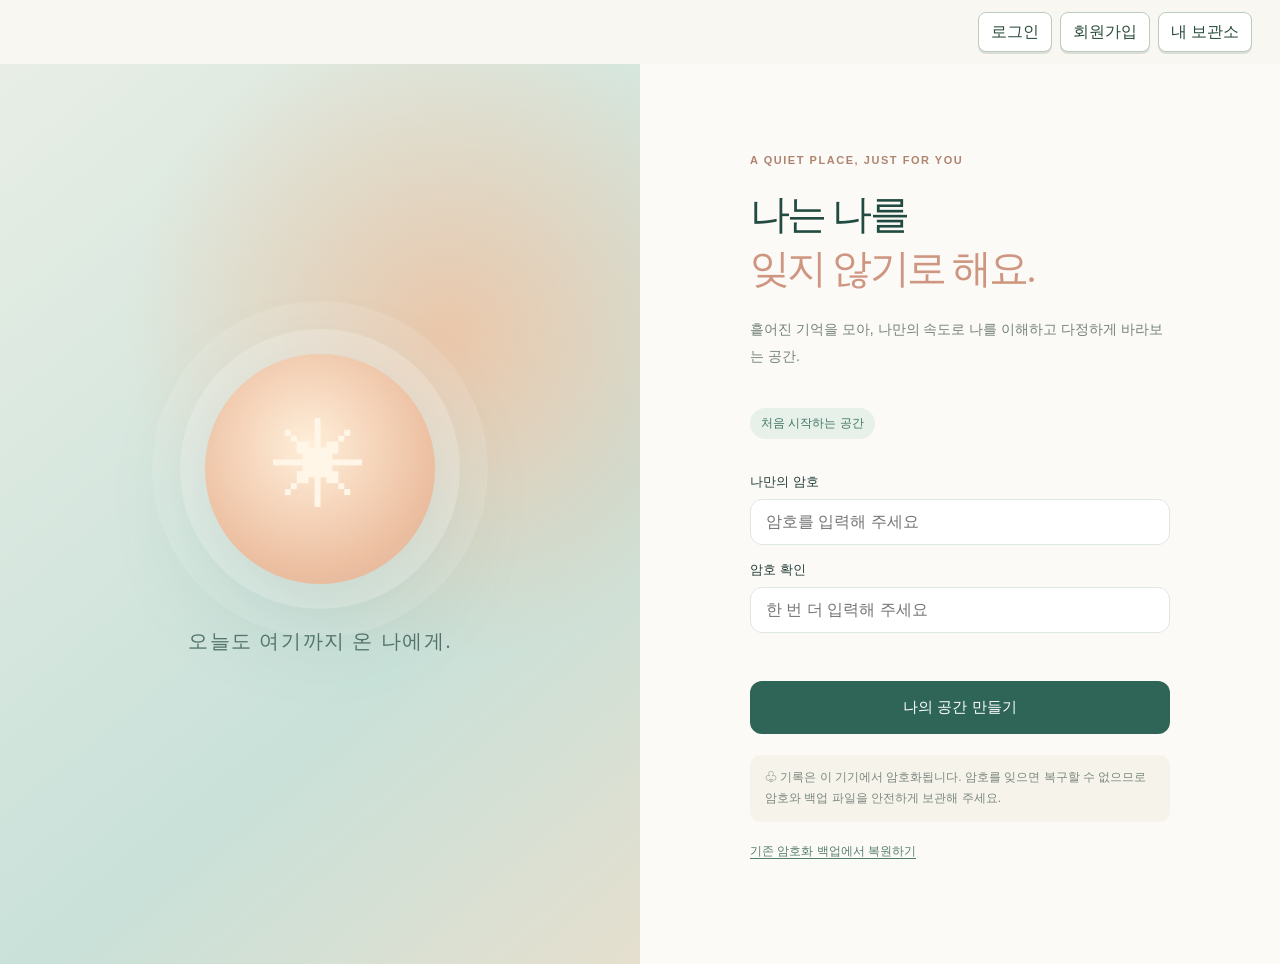
==== commit 13813569: "Expose common login and signup separately from encrypted local vault" ====
--- a/index.html
+++ b/index.html
@@ -5,13 +5,14 @@
   <meta name="viewport" content="width=device-width,initial-scale=1,viewport-fit=cover" />
   <meta name="theme-color" content="#f8f4ed" />
   <meta name="description" content="기억을 보관하고, 견뎌온 하루를 발견해 조용히 위로하는 나만의 암호화된 공간." />
-  <meta http-equiv="Content-Security-Policy" content="default-src 'self'; script-src 'self'; style-src 'self'; img-src 'self' data: blob:; connect-src 'self'; object-src 'none'; frame-src 'none'; base-uri 'self'; form-action 'none'" />
+  <meta http-equiv="Content-Security-Policy" content="default-src 'self'; script-src 'self' https://softm.github.io https://www.gstatic.com; style-src 'self'; img-src 'self' data: blob:; connect-src 'self' https://softm.github.io https://identitytoolkit.googleapis.com https://securetoken.googleapis.com https://firestore.googleapis.com https://www.googleapis.com https://asia-northeast3-softm-hannun-api.cloudfunctions.net; object-src 'none'; frame-src https://softm-hannun-api.firebaseapp.com; base-uri 'self'; form-action 'none'" />
   <link rel="manifest" href="./manifest.webmanifest" />
   <link rel="icon" href="./icon.svg" type="image/svg+xml" />
   <link rel="stylesheet" href="./styles.css" />
   <title>위로해요 — 나의 삶을 조용히 안아주는 공간</title>
 </head>
 <body>
+  <nav class="web-account" aria-label="공통 계정"><button id="web-login" type="button">로그인</button><button id="web-signup" type="button">회원가입</button><button id="web-logout" type="button" hidden>로그아웃</button><button id="web-vault" type="button">내 보관소</button><span id="web-account-state" role="status"></span></nav>
   <div id="splash" class="splash">위로해요 <span>— 나에게 돌아오는 곳</span></div>
   <section id="gate" class="gate hidden" aria-label="나만의 보관함 열기">
     <div class="gate-art"><div class="halo"><span>✳</span></div><p>오늘도 여기까지 온 나에게.</p></div>
@@ -117,3 +118,4 @@
   <script type="module" src="./cloud-adapter.mjs"></script>
 </body>
 </html>
+
--- a/styles.css
+++ b/styles.css
@@ -17,3 +17,5 @@
 .policy-content p{font-size:14px}
 .policy-link,.privacy-link{color:#2c715b;font-weight:700;text-underline-offset:4px}
 .privacy-link{display:inline-block;margin:12px 0 0;font-size:12px}
+
+.web-account{display:flex;align-items:center;justify-content:flex-end;gap:8px;flex-wrap:wrap;padding:12px 20px}.web-account button{min-height:40px;border:1px solid #bccbbd;border-radius:8px;padding:8px 12px;background:#fff;color:#294b3a;cursor:pointer;box-shadow:0 2px 0 #294b3a25}.web-account button:active{transform:translateY(2px);box-shadow:none}.web-account button:focus-visible{outline:3px solid #428b6a;outline-offset:2px}.web-account [hidden]{display:none}.web-account span{font-size:12px;max-width:360px}
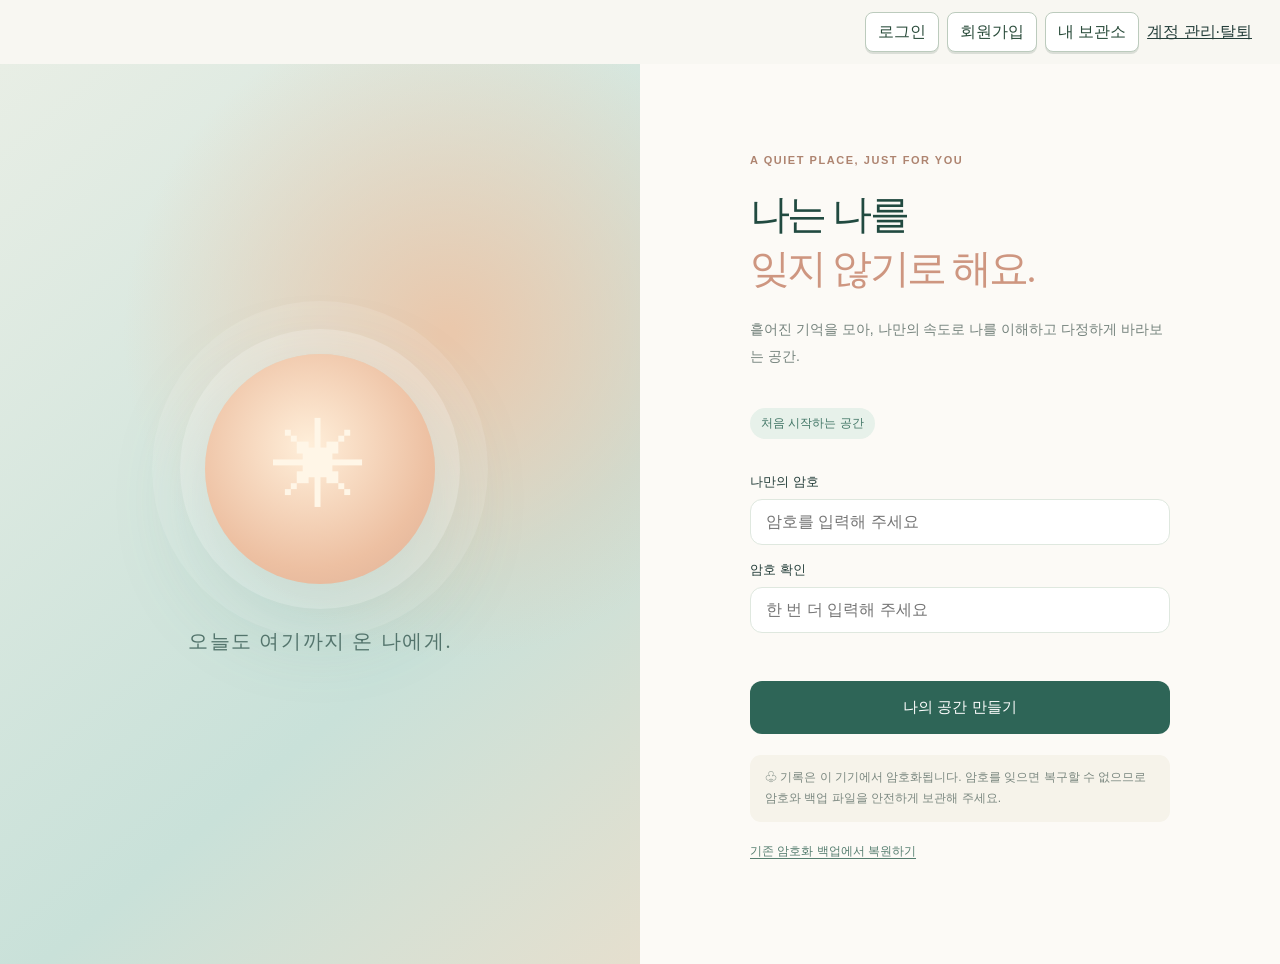
==== commit 321bc9c9: "Expose common account withdrawal independently of device vault" ====
--- a/index.html
+++ b/index.html
@@ -12,7 +12,7 @@
   <title>위로해요 — 나의 삶을 조용히 안아주는 공간</title>
 </head>
 <body>
-  <nav class="web-account" aria-label="공통 계정"><button id="web-login" type="button">로그인</button><button id="web-signup" type="button">회원가입</button><button id="web-logout" type="button" hidden>로그아웃</button><button id="web-vault" type="button">내 보관소</button><span id="web-account-state" role="status"></span></nav>
+  <nav class="web-account" aria-label="공통 계정"><button id="web-login" type="button">로그인</button><button id="web-signup" type="button">회원가입</button><button id="web-logout" type="button" hidden>로그아웃</button><button id="web-vault" type="button">내 보관소</button><a href="https://softm.github.io/account/#withdrawal" target="_blank" rel="noopener noreferrer">계정 관리·탈퇴</a><span id="web-account-state" role="status"></span></nav>
   <div id="splash" class="splash">위로해요 <span>— 나에게 돌아오는 곳</span></div>
   <section id="gate" class="gate hidden" aria-label="나만의 보관함 열기">
     <div class="gate-art"><div class="halo"><span>✳</span></div><p>오늘도 여기까지 온 나에게.</p></div>
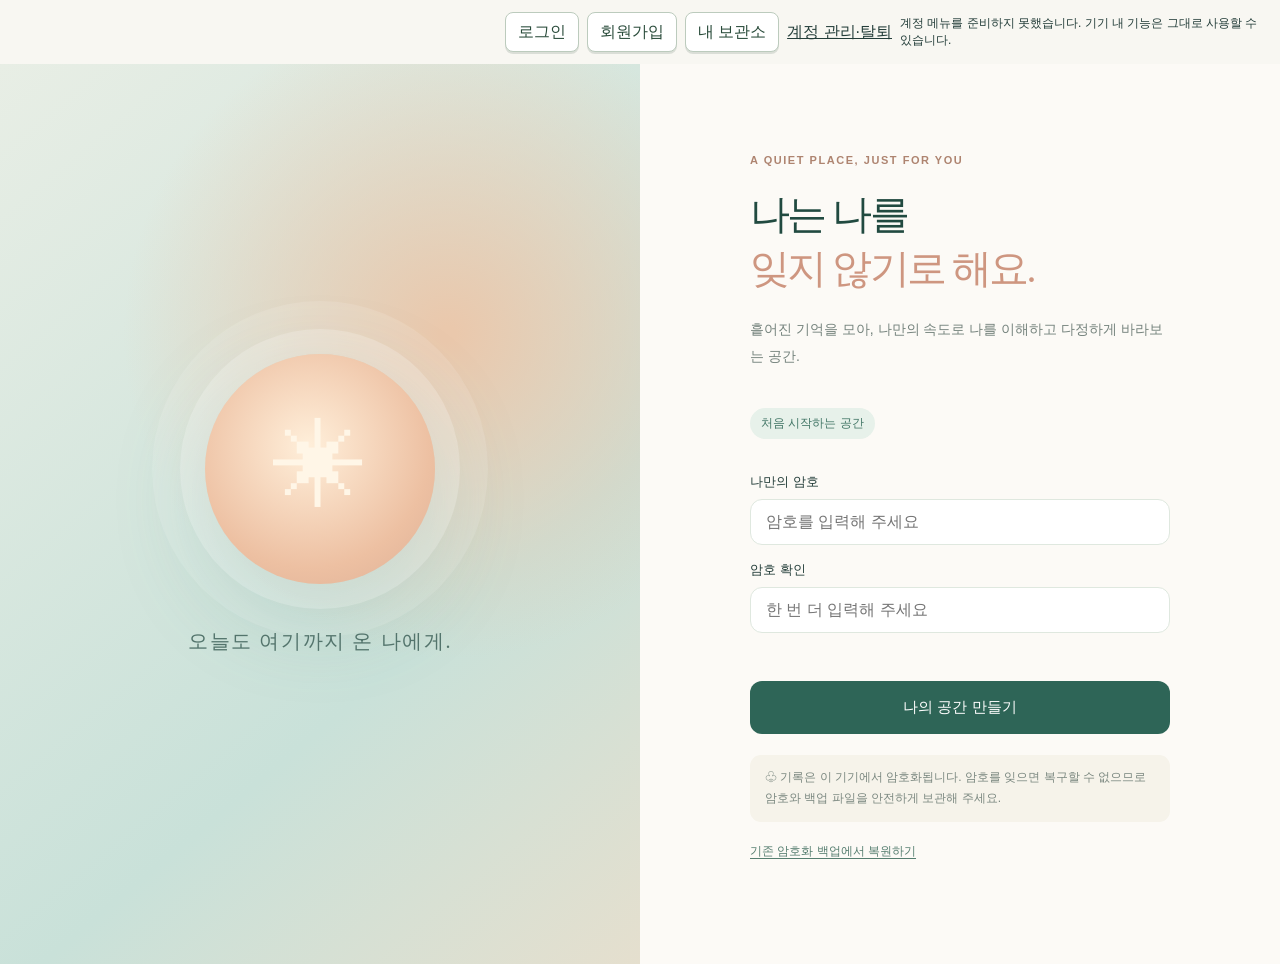
==== commit 5cfa513e: "feat(account): unify profile menu while preserving encrypted local-first vault" ====
--- a/index.html
+++ b/index.html
@@ -5,7 +5,7 @@
   <meta name="viewport" content="width=device-width,initial-scale=1,viewport-fit=cover" />
   <meta name="theme-color" content="#f8f4ed" />
   <meta name="description" content="기억을 보관하고, 견뎌온 하루를 발견해 조용히 위로하는 나만의 암호화된 공간." />
-  <meta http-equiv="Content-Security-Policy" content="default-src 'self'; script-src 'self' https://softm.github.io https://www.gstatic.com; style-src 'self'; img-src 'self' data: blob:; connect-src 'self' https://softm.github.io https://identitytoolkit.googleapis.com https://securetoken.googleapis.com https://firestore.googleapis.com https://www.googleapis.com https://asia-northeast3-softm-hannun-api.cloudfunctions.net; object-src 'none'; frame-src https://softm-hannun-api.firebaseapp.com; base-uri 'self'; form-action 'none'" />
+  <meta http-equiv="Content-Security-Policy" content="default-src 'self'; script-src 'self' https://softm.github.io https://www.gstatic.com; style-src 'self'; img-src 'self' data: blob: https://*.googleusercontent.com https://*.kakaocdn.net https://*.pstatic.net https://static.nid.naver.com; connect-src 'self' https://softm.github.io https://identitytoolkit.googleapis.com https://securetoken.googleapis.com https://firestore.googleapis.com https://www.googleapis.com https://asia-northeast3-softm-hannun-api.cloudfunctions.net; object-src 'none'; frame-src https://softm-hannun-api.firebaseapp.com; base-uri 'self'; form-action 'none'" />
   <link rel="manifest" href="./manifest.webmanifest" />
   <link rel="icon" href="./icon.svg" type="image/svg+xml" />
   <link rel="stylesheet" href="./styles.css" />
@@ -115,7 +115,6 @@
   <dialog id="dialog"><h2 id="dialog-title"></h2><p id="dialog-message"></p><div class="dialog-actions"><button id="dialog-cancel" type="button" class="soft-btn">취소</button><button id="dialog-ok" type="button" class="primary">확인</button></div></dialog>
   <dialog id="restore-dialog"><h2>백업 암호 확인</h2><p>이 백업을 생성했을 때 사용한 암호를 입력해 주세요. 암호가 일치하는 경우에만 복원을 진행합니다.</p><input type="password" id="restore-pass" autocomplete="off" placeholder="백업 암호" style="width:100%;padding:12px;border:1px solid #dde7dd;border-radius:10px" /><div class="dialog-actions"><button id="restore-cancel" class="soft-btn" type="button">취소</button><button id="restore-submit" class="primary" type="button">확인</button></div></dialog>
   <script src="./app.js" defer></script>
-  <script type="module" src="./cloud-adapter.mjs"></script>
+  <script type="module" src="./cloud-adapter.mjs?v=20261030-menu-1"></script>
 </body>
 </html>
-
